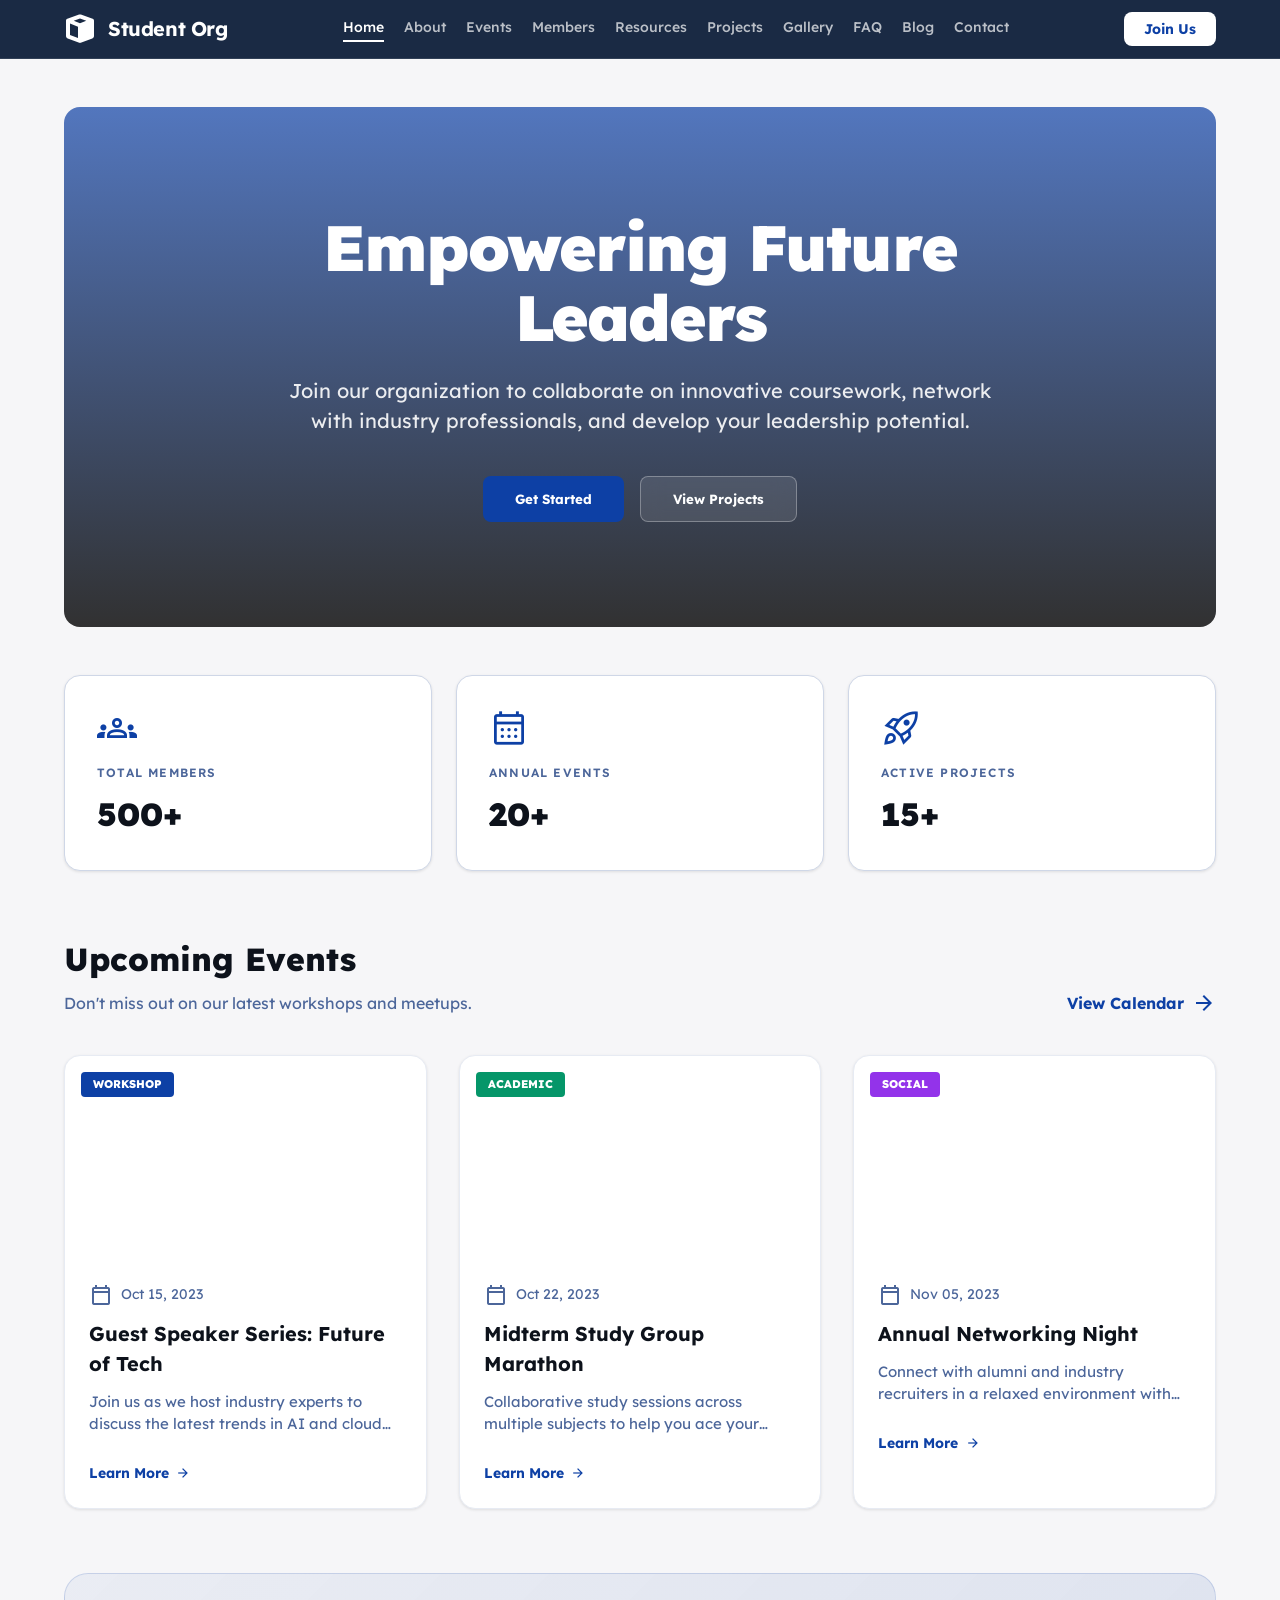
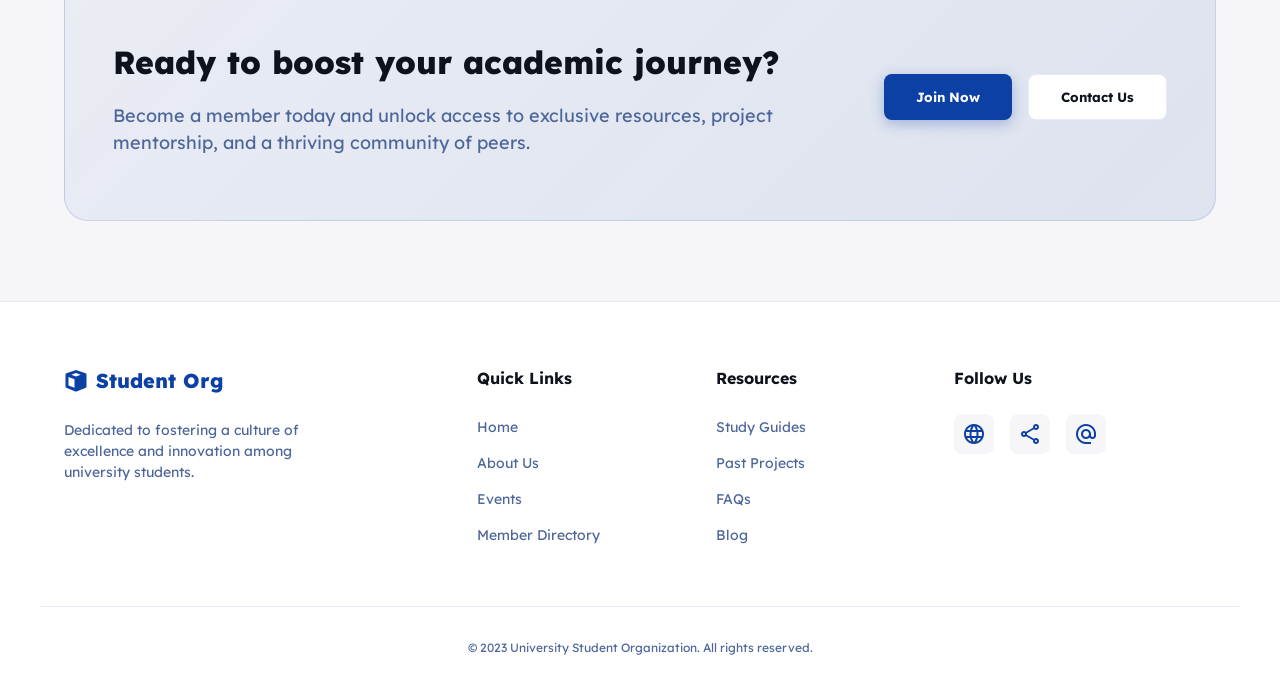
==== index.html @ cd2c77f3 "first commit" ====
<!doctype html>
<html lang="en">
  <head>
    <meta charset="utf-8" />
    <meta content="width=device-width, initial-scale=1.0" name="viewport" />
    <title>Home - University Student Org</title>
    <link
      href="https://fonts.googleapis.com/css2?family=Lexend:wght@300;400;500;600;700&amp;display=swap"
      rel="stylesheet"
    />
    <link
      href="https://fonts.googleapis.com/css2?family=Material+Symbols+Outlined:wght,FILL@100..700,0..1&amp;display=swap"
      rel="stylesheet"
    />
    <link rel="stylesheet" href="style/index.css" />
  </head>
  <body>
    <header class="header">
      <div class="container nav-container">
        <div class="logo-area">
          <svg
            class="logo-svg"
            viewBox="0 0 48 48"
            xmlns="http://www.w3.org/2000/svg"
          >
            <path
              clip-rule="evenodd"
              d="M24 18.4228L42 11.475V34.3663C42 34.7796 41.7457 35.1504 41.3601 35.2992L24 42V18.4228Z"
              fill-rule="evenodd"
            ></path>
            <path
              clip-rule="evenodd"
              d="M24 8.18819L33.4123 11.574L24 15.2071L14.5877 11.574L24 8.18819ZM9 15.8487L21 20.4805V37.6263L9 32.9945V15.8487ZM27 37.6263V20.4805L39 15.8487V32.9945L27 37.6263ZM25.354 2.29885C24.4788 1.98402 23.5212 1.98402 22.646 2.29885L4.98454 8.65208C3.7939 9.08038 3 10.2097 3 11.475V34.3663C3 36.0196 4.01719 37.5026 5.55962 38.098L22.9197 44.7987C23.6149 45.0671 24.3851 45.0671 25.0803 44.7987L42.4404 38.098C43.9828 37.5026 45 36.0196 45 34.3663V11.475C45 10.2097 44.2061 9.08038 43.0155 8.65208L25.354 2.29885Z"
              fill-rule="evenodd"
            ></path>
          </svg>
          <a class="logo-text" href="index.html">Student Org</a>
        </div>
        <nav class="nav-links">
          <a class="nav-link active" href="index.html">Home</a>
          <a class="nav-link" href="aboutus">About</a>
          <a class="nav-link" href="eventscalendar">Events</a>
          <a class="nav-link" href="committee">Members</a>
          <a class="nav-link" href="academicRepository">Resources</a>
          <a class="nav-link" href="projects/">Projects</a>
          <a class="nav-link" href="gallery">Gallery</a>
          <a class="nav-link" href="faq">FAQ</a>
          <a class="nav-link" href="new&announcement/">Blog</a>
          <a class="nav-link" href="contactus">Contact</a>
        </nav>
        <div class="nav-actions">
          <button class="btn-join">Join Us</button>
          <button
            class="menu-toggle"
            style="background: none; color: white; display: none"
          >
            <span class="material-symbols-outlined">menu</span>
          </button>
        </div>
      </div>
    </header>
    <main class="container">
      <section class="hero">
        <div class="hero-banner">
          <div class="hero-content">
            <h1 class="hero-title">Empowering Future Leaders</h1>
            <p class="hero-description">
              Join our organization to collaborate on innovative coursework,
              network with industry professionals, and develop your leadership
              potential.
            </p>
            <div class="hero-btns">
              <button class="btn-primary">Get Started</button>
              <button class="btn-outline">View Projects</button>
            </div>
          </div>
        </div>
      </section>
      <section class="stats-grid">
        <div class="stat-card">
          <span class="material-symbols-outlined stat-icon">groups</span>
          <p class="stat-label">Total Members</p>
          <p class="stat-value">500+</p>
        </div>
        <div class="stat-card">
          <span class="material-symbols-outlined stat-icon"
            >calendar_month</span
          >
          <p class="stat-label">Annual Events</p>
          <p class="stat-value">20+</p>
        </div>
        <div class="stat-card">
          <span class="material-symbols-outlined stat-icon">rocket_launch</span>
          <p class="stat-label">Active Projects</p>
          <p class="stat-value">15+</p>
        </div>
      </section>
      <section id="events">
        <div class="section-header">
          <div>
            <h2 class="section-title">Upcoming Events</h2>
            <p class="section-subtitle">
              Don't miss out on our latest workshops and meetups.
            </p>
          </div>
          <a class="view-all" href="#"
            >View Calendar
            <span class="material-symbols-outlined">arrow_forward</span></a
          >
        </div>
        <div class="events-grid">
          <article class="event-card">
            <div
              class="event-image"
              style="
                background-image: url(&quot;https://lh3.googleusercontent.com/aida-public/[base64]&quot;);
              "
            >
              <span class="event-badge">Workshop</span>
            </div>
            <div class="event-body">
              <div class="event-meta">
                <span class="material-symbols-outlined">calendar_today</span>
                <span>Oct 15, 2023</span>
              </div>
              <h3 class="event-title">Guest Speaker Series: Future of Tech</h3>
              <p class="event-desc">
                Join us as we host industry experts to discuss the latest trends
                in AI and cloud computing.
              </p>
              <a class="event-link" href="#"
                >Learn More
                <span class="material-symbols-outlined" style="font-size: 1rem"
                  >arrow_forward</span
                ></a
              >
            </div>
          </article>
          <article class="event-card">
            <div
              class="event-image"
              style="
                background-image: url(&quot;https://lh3.googleusercontent.com/aida-public/[base64]&quot;);
              "
            >
              <span class="event-badge" style="background-color: #059669"
                >Academic</span
              >
            </div>
            <div class="event-body">
              <div class="event-meta">
                <span class="material-symbols-outlined">calendar_today</span>
                <span>Oct 22, 2023</span>
              </div>
              <h3 class="event-title">Midterm Study Group Marathon</h3>
              <p class="event-desc">
                Collaborative study sessions across multiple subjects to help
                you ace your midterms.
              </p>
              <a class="event-link" href="#"
                >Learn More
                <span class="material-symbols-outlined" style="font-size: 1rem"
                  >arrow_forward</span
                ></a
              >
            </div>
          </article>
          <article class="event-card">
            <div
              class="event-image"
              style="
                background-image: url(&quot;https://lh3.googleusercontent.com/aida-public/[base64]&quot;);
              "
            >
              <span class="event-badge" style="background-color: #9333ea"
                >Social</span
              >
            </div>
            <div class="event-body">
              <div class="event-meta">
                <span class="material-symbols-outlined">calendar_today</span>
                <span>Nov 05, 2023</span>
              </div>
              <h3 class="event-title">Annual Networking Night</h3>
              <p class="event-desc">
                Connect with alumni and industry recruiters in a relaxed
                environment with refreshments.
              </p>
              <a class="event-link" href="#"
                >Learn More
                <span class="material-symbols-outlined" style="font-size: 1rem"
                  >arrow_forward</span
                ></a
              >
            </div>
          </article>
        </div>
      </section>
      <section class="cta-box">
        <div class="cta-content">
          <h3 class="cta-title">Ready to boost your academic journey?</h3>
          <p class="cta-text">
            Become a member today and unlock access to exclusive resources,
            project mentorship, and a thriving community of peers.
          </p>
        </div>
        <div class="cta-actions">
          <button
            class="btn-primary"
            style="box-shadow: 0 4px 14px rgba(13, 64, 165, 0.3)"
          >
            Join Now
          </button>
          <button
            class="btn-outline"
            style="
              color: var(--text-main);
              border-color: var(--border-color);
              background: var(--white);
            "
          >
            Contact Us
          </button>
        </div>
      </section>
    </main>
    <footer class="footer">
      <div class="container footer-grid">
        <div>
          <div class="footer-logo">
            <svg
              fill="currentColor"
              style="width: 24px; height: 24px"
              viewBox="0 0 48 48"
            >
              <path
                clip-rule="evenodd"
                d="M24 18.4228L42 11.475V34.3663C42 34.7796 41.7457 35.1504 41.3601 35.2992L24 42V18.4228Z"
                fill-rule="evenodd"
              ></path>
              <path
                clip-rule="evenodd"
                d="M24 8.18819L33.4123 11.574L24 15.2071L14.5877 11.574L24 8.18819ZM9 15.8487L21 20.4805V37.6263L9 32.9945V15.8487ZM27 37.6263V20.4805L39 15.8487V32.9945L27 37.6263ZM25.354 2.29885C24.4788 1.98402 23.5212 1.98402 22.646 2.29885L4.98454 8.65208C3.7939 9.08038 3 10.2097 3 11.475V34.3663C3 36.0196 4.01719 37.5026 5.55962 38.098L22.9197 44.7987C23.6149 45.0671 24.3851 45.0671 25.0803 44.7987L42.4404 38.098C43.9828 37.5026 45 36.0196 45 34.3663V11.475C45 10.2097 44.2061 9.08038 43.0155 8.65208L25.354 2.29885Z"
                fill-rule="evenodd"
              ></path>
            </svg>
            Student Org
          </div>
          <p class="footer-tagline">
            Dedicated to fostering a culture of excellence and innovation among
            university students.
          </p>
        </div>
        <div>
          <h4 class="footer-heading">Quick Links</h4>
          <ul class="footer-list">
            <li class="footer-item">
              <a class="footer-link" href="#">Home</a>
            </li>
            <li class="footer-item">
              <a class="footer-link" href="#">About Us</a>
            </li>
            <li class="footer-item">
              <a class="footer-link" href="#">Events</a>
            </li>
            <li class="footer-item">
              <a class="footer-link" href="#">Member Directory</a>
            </li>
          </ul>
        </div>
        <div>
          <h4 class="footer-heading">Resources</h4>
          <ul class="footer-list">
            <li class="footer-item">
              <a class="footer-link" href="#">Study Guides</a>
            </li>
            <li class="footer-item">
              <a class="footer-link" href="#">Past Projects</a>
            </li>
            <li class="footer-item">
              <a class="footer-link" href="faq/">FAQs</a>
            </li>
            <li class="footer-item">
              <a class="footer-link" href="#">Blog</a>
            </li>
          </ul>
        </div>
        <div>
          <h4 class="footer-heading">Follow Us</h4>
          <div class="social-icons">
            <a class="social-btn" href="#"
              ><span class="material-symbols-outlined">language</span></a
            >
            <a class="social-btn" href="#"
              ><span class="material-symbols-outlined">share</span></a
            >
            <a class="social-btn" href="#"
              ><span class="material-symbols-outlined">alternate_email</span></a
            >
          </div>
        </div>
      </div>
      <div class="container copyright">
        © 2023 University Student Organization. All rights reserved.
      </div>
    </footer>
  </body>
</html>
---- style/index.css ----
:root {
     --primary: #0d40a5;
     --primary-dark: #0a3282;
     --navy-blue: #1a2a44;
     --background-light: #f6f6f8;
     --text-main: #0d121b;
     --text-muted: #4c669a;
     --white: #ffffff;
     --border-color: #e7ebf3;
     --border-dark: #cfd7e7;
     --max-width: 1200px;
     --transition: all 0.3s ease;
     --shadow-sm: 0 1px 3px rgba(0, 0, 0, 0.1);
     --shadow-md: 0 4px 6px -1px rgba(0, 0, 0, 0.1);
     --shadow-lg: 0 10px 15px -3px rgba(0, 0, 0, 0.1);
     --border-radius: 0.5rem;
 }

 * {
     margin: 0;
     padding: 0;
     box-sizing: border-box;
 }

 body {
     font-family: "Lexend", sans-serif;
     background-color: var(--background-light);
     color: var(--text-main);
     line-height: 1.5;
 }

 a {
     text-decoration: none;
     color: inherit;
 }

 button {
     cursor: pointer;
     border: none;
     font-family: inherit;
 }

 .container {
     max-width: var(--max-width);
     margin: 0 auto;
     padding: 0 1.5rem;
 }

 .header {
     position: sticky;
     top: 0;
     z-index: 100;
     background-color: var(--navy-blue);
     color: var(--white);
     border-bottom: 1px solid rgba(255, 255, 255, 0.1);
     padding: 0.75rem 0;
 }

 .nav-container {
     display: flex;
     align-items: center;
     justify-content: space-between;
     gap: 1.5rem;
 }

  a {
            text-decoration: none;
            color: inherit;
            transition: color 0.2s ease;
        }

 .logo-area {
     display: flex;
     align-items: center;
     gap: 0.75rem;
 }

 .logo-svg {
     width: 32px;
     height: 32px;
     fill: var(--white);
 }

 .logo-text {
     font-size: 1.25rem;
     font-weight: 700;
     letter-spacing: -0.02em;
 }

 .nav-links {
     display: flex;
     gap: 1.25rem;
     overflow-x: auto;
 }

 .nav-link {
     font-size: 0.875rem;
     font-weight: 500;
     color: rgba(255, 255, 255, 0.7);
     transition: var(--transition);
     white-space: nowrap;
 }

 .nav-link:hover,
 .nav-link.active {
     color: var(--white);
 }

 .nav-link.active {
     border-bottom: 2px solid var(--white);
     padding-bottom: 2px;
 }

 .nav-actions {
     display: flex;
     align-items: center;
     gap: 1rem;
 }

 .btn-join {
     background-color: var(--white);
     color: var(--primary);
     padding: 0.5rem 1.25rem;
     border-radius: var(--border-radius);
     font-weight: 700;
     font-size: 0.875rem;
     transition: var(--transition);
 }

 .btn-join:hover {
     background-color: #f0f0f0;
     transform: translateY(-1px);
 }

 .hero {
     padding: 3rem 0;
 }

 .hero-banner {
     position: relative;
     min-height: 520px;
     border-radius: 1rem;
     overflow: hidden;
     display: flex;
     flex-direction: column;
     align-items: center;
     justify-content: center;
     text-align: center;
     padding: 2rem;
     background-image:
         linear-gradient(rgba(13, 64, 165, 0.7), rgba(0, 0, 0, 0.8)),
         url("https://lh3.googleusercontent.com/aida-public/[base64]");
     background-size: cover;
     background-position: center;
     color: var(--white);
 }

 .hero-content {
     max-width: 720px;
 }

 .hero-title {
     font-size: clamp(2.5rem, 5vw, 4rem);
     font-weight: 900;
     line-height: 1.1;
     margin-bottom: 1.5rem;
     letter-spacing: -0.03em;
 }

 .hero-description {
     font-size: 1.25rem;
     opacity: 0.9;
     margin-bottom: 2.5rem;
 }

 .hero-btns {
     display: flex;
     gap: 1rem;
     justify-content: center;
     flex-wrap: wrap;
 }

 .btn-primary {
     background-color: var(--primary);
     color: var(--white);
     padding: 0.875rem 2rem;
     border-radius: var(--border-radius);
     font-weight: 700;
     transition: var(--transition);
 }

 .btn-primary:hover {
     background-color: var(--primary-dark);
     transform: scale(1.05);
 }

 .btn-outline {
     background-color: rgba(255, 255, 255, 0.1);
     color: var(--white);
     padding: 0.875rem 2rem;
     border-radius: var(--border-radius);
     font-weight: 700;
     border: 1px solid rgba(255, 255, 255, 0.3);
     backdrop-filter: blur(10px);
     transition: var(--transition);
 }

 .btn-outline:hover {
     background-color: rgba(255, 255, 255, 0.2);
 }

 .stats-grid {
     display: grid;
     grid-template-columns: repeat(auto-fit, minmax(280px, 1fr));
     gap: 1.5rem;
     margin-bottom: 4rem;
 }

 .stat-card {
     background: var(--white);
     padding: 2rem;
     border-radius: 1rem;
     border: 1px solid var(--border-dark);
     box-shadow: var(--shadow-sm);
     transition: var(--transition);
 }

 .stat-card:hover {
     box-shadow: var(--shadow-md);
     transform: translateY(-5px);
 }

 .stat-icon {
     color: var(--primary);
     font-size: 2.5rem;
     margin-bottom: 1rem;
 }

 .stat-label {
     color: var(--text-muted);
     text-transform: uppercase;
     font-weight: 600;
     font-size: 0.75rem;
     letter-spacing: 0.1em;
     margin-bottom: 0.5rem;
 }

 .stat-value {
     font-size: 2rem;
     font-weight: 900;
     color: var(--text-main);
 }

 .section-header {
     display: flex;
     justify-content: space-between;
     align-items: flex-end;
     margin-bottom: 2.5rem;
 }

 .section-title {
     font-size: 2rem;
     font-weight: 800;
     margin-bottom: 0.5rem;
 }

 .section-subtitle {
     color: var(--text-muted);
 }

 .view-all {
     display: flex;
     align-items: center;
     gap: 0.5rem;
     color: var(--primary);
     font-weight: 700;
 }

 .events-grid {
     display: grid;
     grid-template-columns: repeat(auto-fit, minmax(320px, 1fr));
     gap: 2rem;
     margin-bottom: 4rem;
 }

 .event-card {
     background: var(--white);
     border-radius: 1rem;
     overflow: hidden;
     border: 1px solid var(--border-color);
     box-shadow: var(--shadow-sm);
     transition: var(--transition);
 }

 .event-card:hover {
     box-shadow: var(--shadow-lg);
 }

 .event-image {
     width: 100%;
     aspect-ratio: 16/9;
     background-size: cover;
     background-position: center;
     position: relative;
 }

 .event-badge {
     position: absolute;
     top: 1rem;
     left: 1rem;
     background: var(--primary);
     color: var(--white);
     padding: 0.25rem 0.75rem;
     border-radius: 4px;
     font-size: 0.7rem;
     font-weight: 800;
     text-transform: uppercase;
 }

 .event-body {
     padding: 1.5rem;
 }

 .event-meta {
     display: flex;
     align-items: center;
     gap: 0.5rem;
     color: var(--text-muted);
     font-size: 0.875rem;
     margin-bottom: 0.75rem;
 }

 .event-meta i {
     font-size: 1rem;
     color: var(--primary);
 }

 .event-title {
     font-size: 1.25rem;
     font-weight: 700;
     margin-bottom: 0.75rem;
     transition: var(--transition);
 }

 .event-card:hover .event-title {
     color: var(--primary);
 }

 .event-desc {
     color: var(--text-muted);
     font-size: 0.9375rem;
     margin-bottom: 1.5rem;
     display: -webkit-box;
     -webkit-line-clamp: 2;
     -webkit-box-orient: vertical;
     overflow: hidden;
 }

 .event-link {
     color: var(--primary);
     font-weight: 700;
     font-size: 0.875rem;
     display: inline-flex;
     align-items: center;
     gap: 0.4rem;
 }

 .event-link:hover span {
     transform: translateX(4px);
     transition: transform 0.2s;
 }

 .cta-box {
     background: linear-gradient(135deg,
             rgba(13, 64, 165, 0.05),
             rgba(13, 64, 165, 0.1));
     border: 1px solid rgba(13, 64, 165, 0.15);
     border-radius: 1.5rem;
     padding: 4rem 3rem;
     display: flex;
     align-items: center;
     justify-content: space-between;
     gap: 3rem;
     margin-bottom: 5rem;
 }

 .cta-content {
     flex: 1;
 }

 .cta-title {
     font-size: 2rem;
     font-weight: 800;
     margin-bottom: 1rem;
 }

 .cta-text {
     font-size: 1.125rem;
     color: var(--text-muted);
 }

 .cta-actions {
     display: flex;
     gap: 1rem;
 }

 .footer {
     background: var(--white);
     border-top: 1px solid var(--border-color);
     padding: 4rem 0 2rem;
 }

 .footer-grid {
     display: grid;
     grid-template-columns: 2fr 1fr 1fr 1.5fr;
     gap: 4rem;
     margin-bottom: 3rem;
 }

 .footer-logo {
     color: var(--primary);
     display: flex;
     align-items: center;
     gap: 0.5rem;
     margin-bottom: 1.5rem;
     font-weight: 800;
     font-size: 1.25rem;
 }

 .footer-tagline {
     color: var(--text-muted);
     font-size: 0.875rem;
     max-width: 250px;
 }

 .footer-heading {
     font-weight: 700;
     margin-bottom: 1.5rem;
     font-size: 1rem;
 }

 .footer-list {
     list-style: none;
 }

 .footer-item {
     margin-bottom: 0.75rem;
 }

 .footer-link {
     font-size: 0.875rem;
     color: var(--text-muted);
     transition: var(--transition);
 }

 .footer-link:hover {
     color: var(--primary);
 }

 .social-icons {
     display: flex;
     gap: 1rem;
 }

 .social-btn {
     width: 40px;
     height: 40px;
     display: flex;
     align-items: center;
     justify-content: center;
     background: var(--background-light);
     color: var(--primary);
     border-radius: 0.5rem;
     transition: var(--transition);
 }

 .social-btn:hover {
     background: var(--primary);
     color: var(--white);
 }

 .copyright {
     padding-top: 2rem;
     border-top: 1px solid var(--border-color);
     text-align: center;
     color: var(--text-muted);
     font-size: 0.75rem;
 }

 @media (max-width: 1024px) {
     .footer-grid {
         grid-template-columns: repeat(2, 1fr);
     }
 }
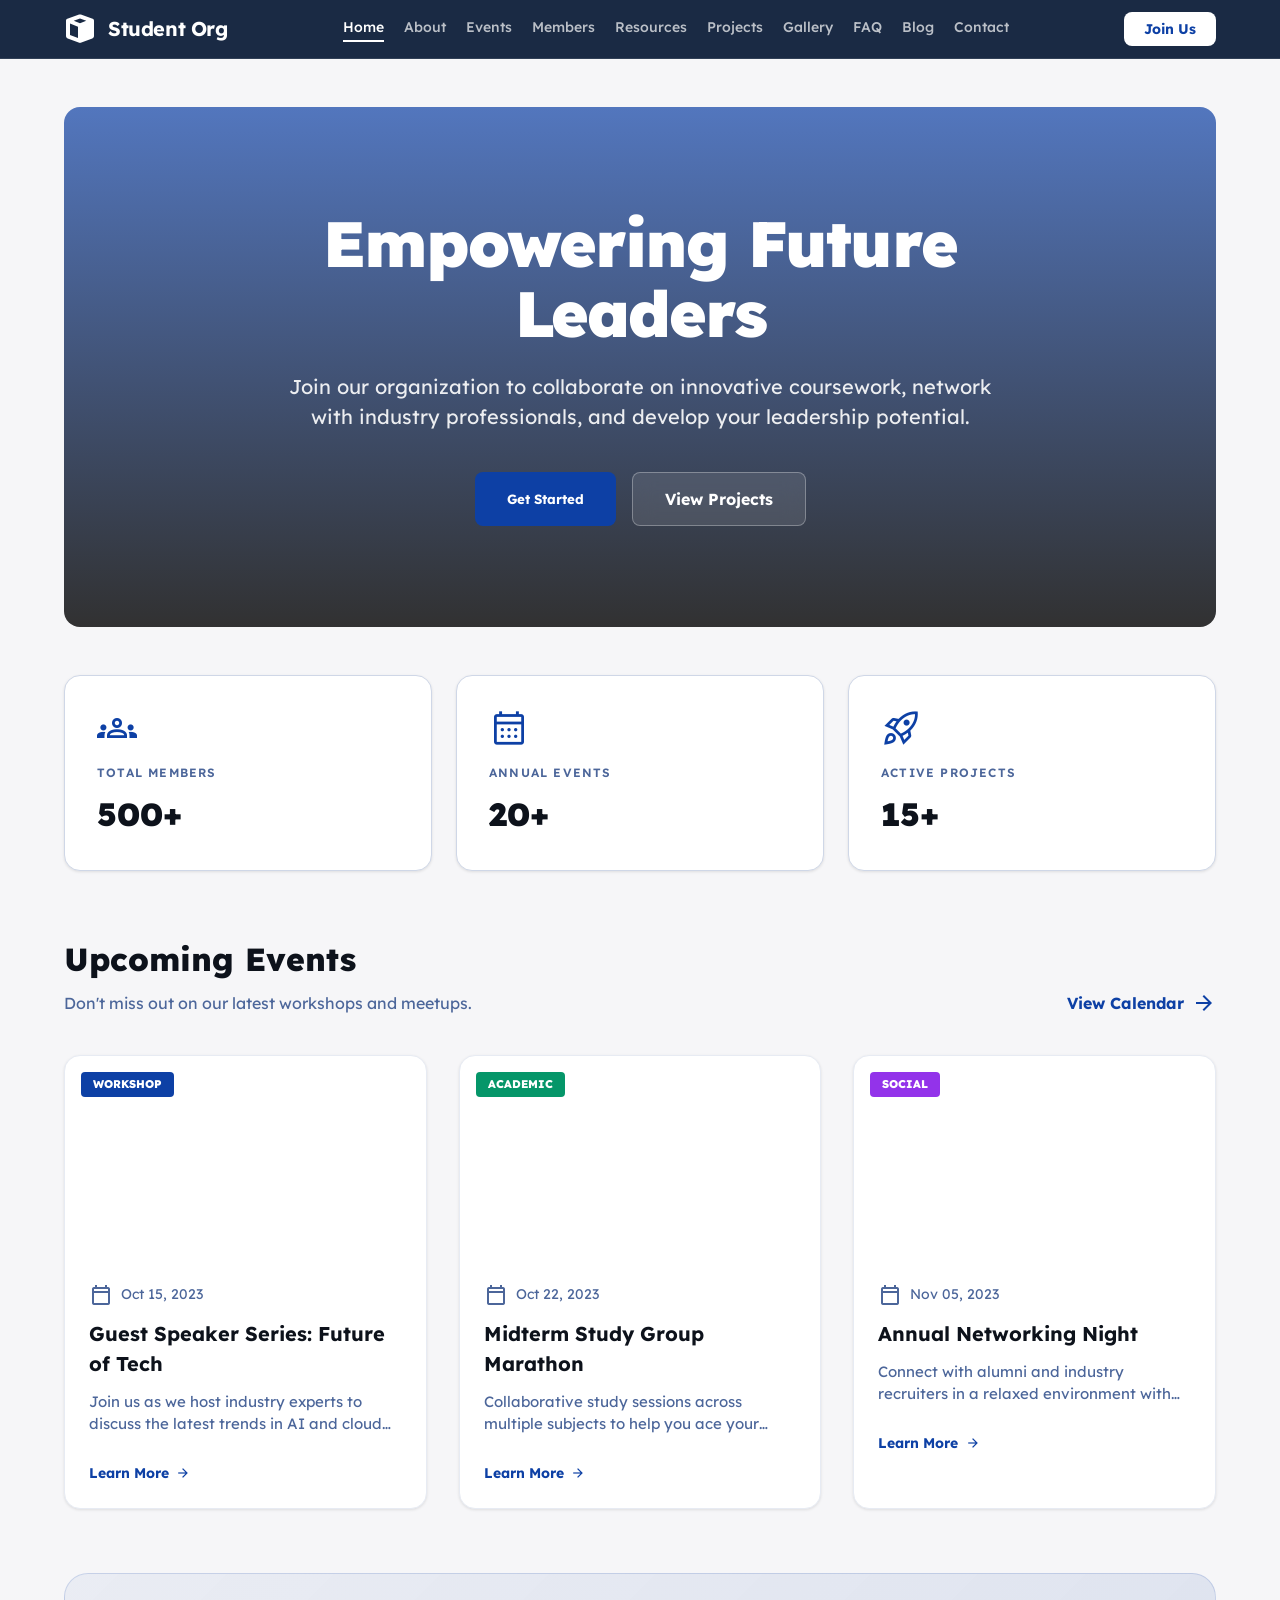
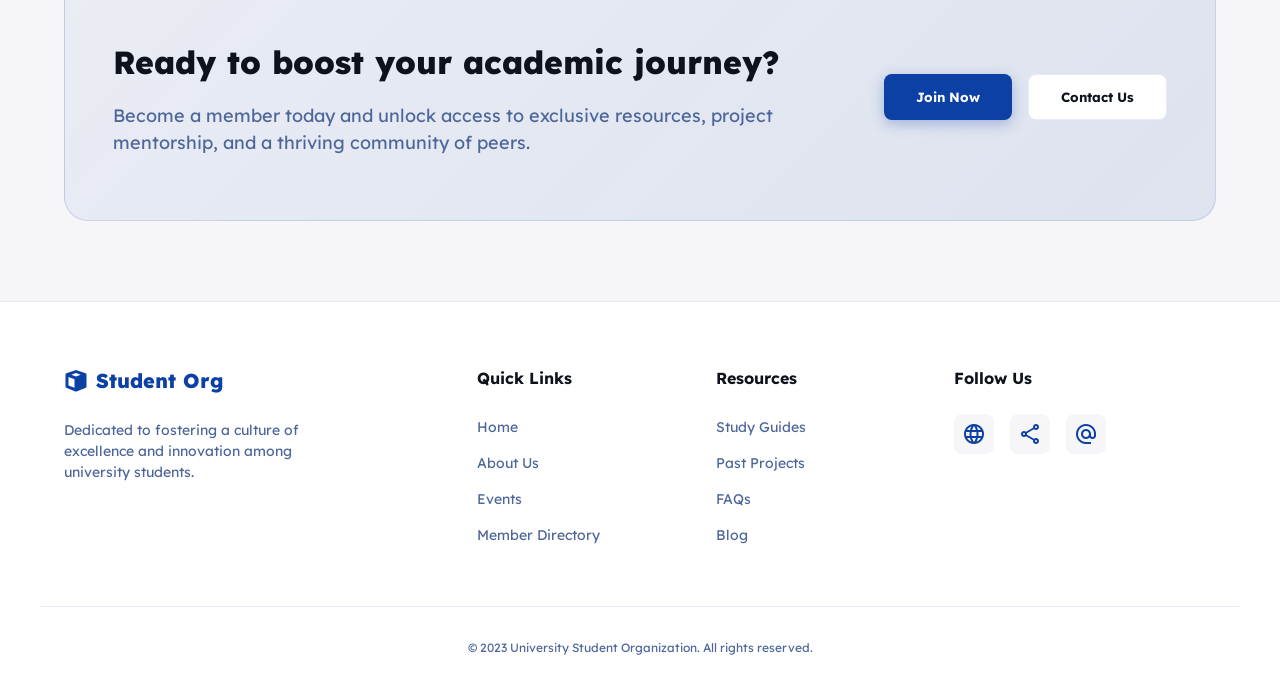
==== commit b5097b45: "add navigation links on footer, fix page titles" ====
--- a/index.html
+++ b/index.html
@@ -3,7 +3,7 @@
   <head>
     <meta charset="utf-8" />
     <meta content="width=device-width, initial-scale=1.0" name="viewport" />
-    <title>Home - University Student Org</title>
+    <title>Home - Student Org</title>
     <link
       href="https://fonts.googleapis.com/css2?family=Lexend:wght@300;400;500;600;700&amp;display=swap"
       rel="stylesheet"
@@ -15,6 +15,7 @@
     <link rel="stylesheet" href="style/index.css" />
   </head>
   <body>
+    <!-- Header Section-->
     <header class="header">
       <div class="container nav-container">
         <div class="logo-area">
@@ -38,15 +39,15 @@
         </div>
         <nav class="nav-links">
           <a class="nav-link active" href="index.html">Home</a>
-          <a class="nav-link" href="aboutus">About</a>
-          <a class="nav-link" href="eventscalendar">Events</a>
-          <a class="nav-link" href="committee">Members</a>
-          <a class="nav-link" href="academicRepository">Resources</a>
-          <a class="nav-link" href="projects/">Projects</a>
-          <a class="nav-link" href="gallery">Gallery</a>
-          <a class="nav-link" href="faq">FAQ</a>
-          <a class="nav-link" href="new&announcement/">Blog</a>
-          <a class="nav-link" href="contactus">Contact</a>
+          <a class="nav-link" href="./aboutus">About</a>
+          <a class="nav-link" href="./eventscalendar">Events</a>
+          <a class="nav-link" href="./committee">Members</a>
+          <a class="nav-link" href="./academicRepository">Resources</a>
+          <a class="nav-link" href="./projects">Projects</a>
+          <a class="nav-link" href="./gallery">Gallery</a>
+          <a class="nav-link" href="./faq">FAQ</a>
+          <a class="nav-link" href="./new&announcement">Blog</a>
+          <a class="nav-link" href="./contactus">Contact</a>
         </nav>
         <div class="nav-actions">
           <button class="btn-join">Join Us</button>
@@ -59,6 +60,8 @@
         </div>
       </div>
     </header>
+
+    <!-- hero container section-->
     <main class="container">
       <section class="hero">
         <div class="hero-banner">
@@ -71,7 +74,7 @@
             </p>
             <div class="hero-btns">
               <button class="btn-primary">Get Started</button>
-              <button class="btn-outline">View Projects</button>
+              <a class="btn-outline" href="/projects">View Projects</a>
             </div>
           </div>
         </div>
@@ -224,6 +227,8 @@
         </div>
       </section>
     </main>
+
+    <!-- Footer Section -->
     <footer class="footer">
       <div class="container footer-grid">
         <div>
@@ -255,16 +260,16 @@
           <h4 class="footer-heading">Quick Links</h4>
           <ul class="footer-list">
             <li class="footer-item">
-              <a class="footer-link" href="#">Home</a>
-            </li>
-            <li class="footer-item">
-              <a class="footer-link" href="#">About Us</a>
-            </li>
-            <li class="footer-item">
-              <a class="footer-link" href="#">Events</a>
-            </li>
-            <li class="footer-item">
-              <a class="footer-link" href="#">Member Directory</a>
+              <a class="footer-link" href="./index.html">Home</a>
+            </li>
+            <li class="footer-item">
+              <a class="footer-link" href="./aboutus">About Us</a>
+            </li>
+            <li class="footer-item">
+              <a class="footer-link" href="./eventscalendar/">Events</a>
+            </li>
+            <li class="footer-item">
+              <a class="footer-link" href="./committee/">Member Directory</a>
             </li>
           </ul>
         </div>
@@ -272,13 +277,15 @@
           <h4 class="footer-heading">Resources</h4>
           <ul class="footer-list">
             <li class="footer-item">
-              <a class="footer-link" href="#">Study Guides</a>
-            </li>
-            <li class="footer-item">
-              <a class="footer-link" href="#">Past Projects</a>
-            </li>
-            <li class="footer-item">
-              <a class="footer-link" href="faq/">FAQs</a>
+              <a class="footer-link" href="./academicRepository"
+                >Study Guides</a
+              >
+            </li>
+            <li class="footer-item">
+              <a class="footer-link" href="./projects">Past Projects</a>
+            </li>
+            <li class="footer-item">
+              <a class="footer-link" href="./faq">FAQs</a>
             </li>
             <li class="footer-item">
               <a class="footer-link" href="#">Blog</a>
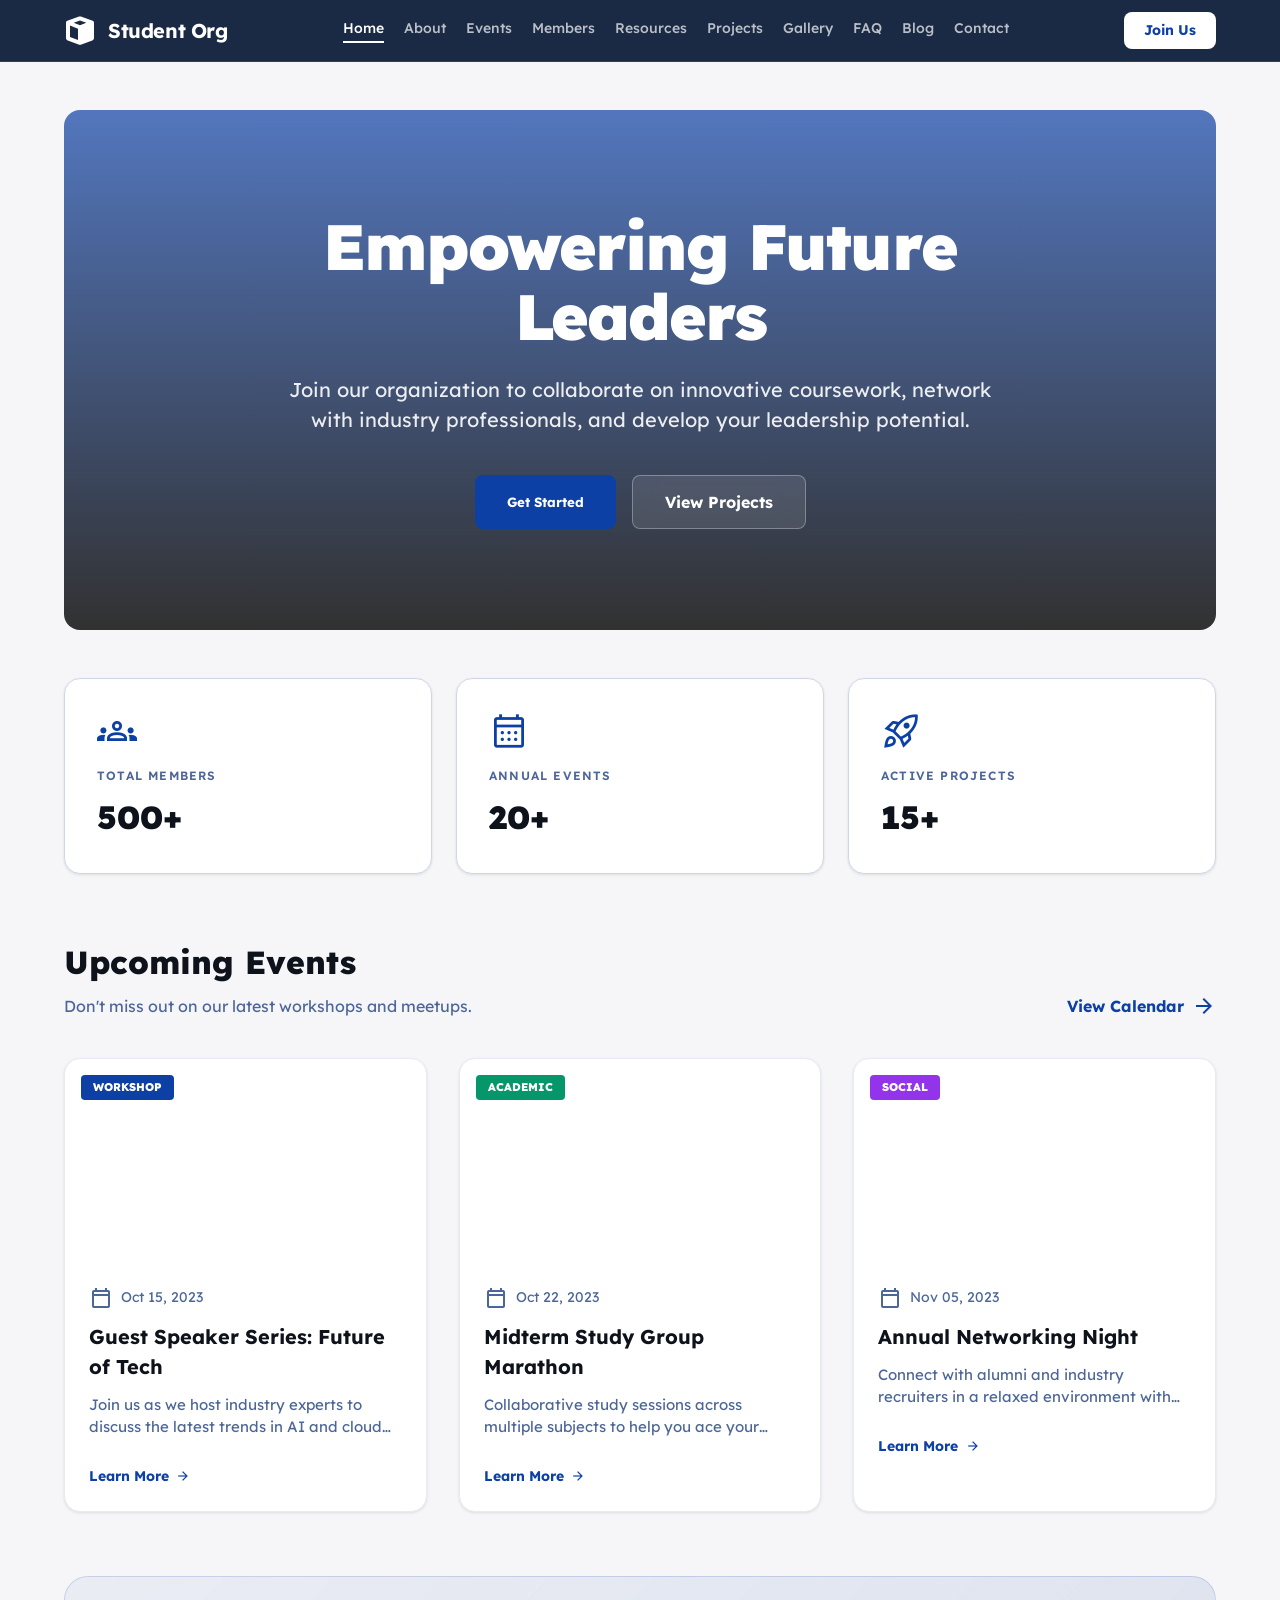
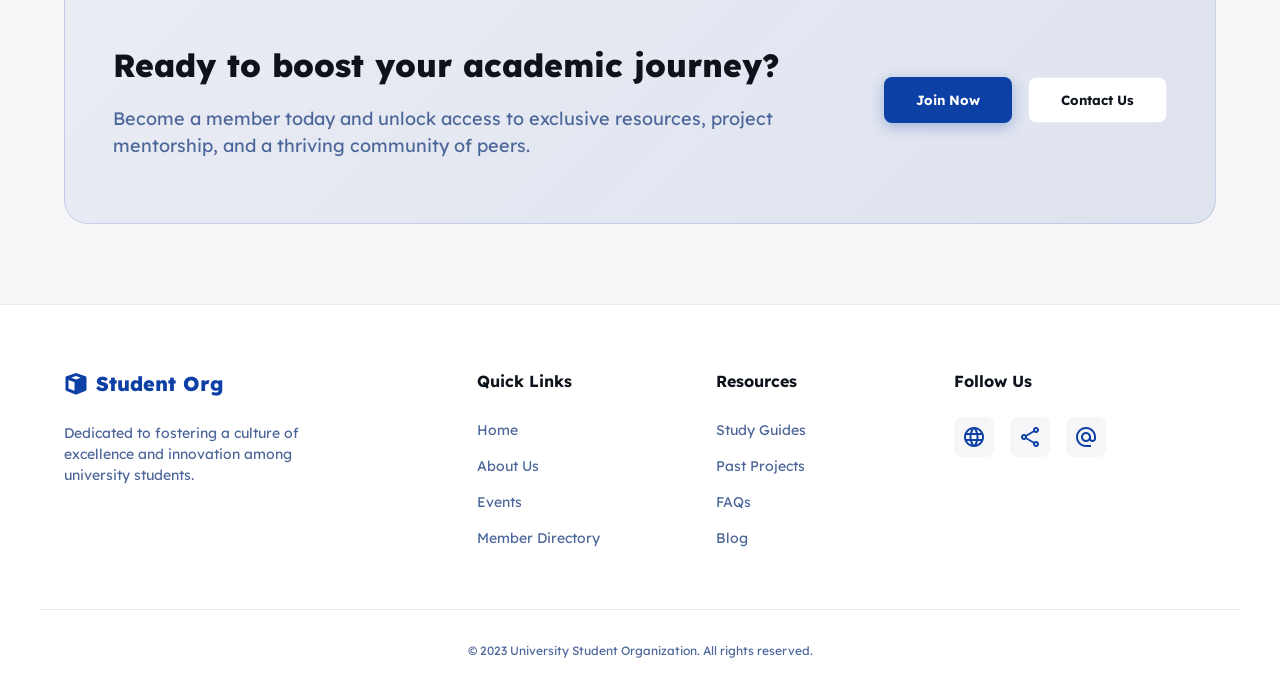
==== commit 68c87cc6: "add javascript function for academic repository" ====
--- a/index.html
+++ b/index.html
@@ -37,7 +37,7 @@
           </svg>
           <a class="logo-text" href="index.html">Student Org</a>
         </div>
-        <nav class="nav-links">
+        <nav class="nav-links" id="mobileNav">
           <a class="nav-link active" href="index.html">Home</a>
           <a class="nav-link" href="./aboutus">About</a>
           <a class="nav-link" href="./eventscalendar">Events</a>
@@ -50,7 +50,7 @@
           <a class="nav-link" href="./contactus">Contact</a>
         </nav>
         <div class="nav-actions">
-          <button class="btn-join">Join Us</button>
+          <a class="btn-join" href="./becomemember/">Join Us</a>
           <button
             class="menu-toggle"
             style="background: none; color: white; display: none"
@@ -60,6 +60,8 @@
         </div>
       </div>
     </header>
+
+    <div class="nav-overlay" id="navOverlay"></div>
 
     <!-- hero container section-->
     <main class="container">
@@ -106,7 +108,7 @@
               Don't miss out on our latest workshops and meetups.
             </p>
           </div>
-          <a class="view-all" href="#"
+          <a class="view-all" href="./eventscalendar/"
             >View Calendar
             <span class="material-symbols-outlined">arrow_forward</span></a
           >
@@ -215,12 +217,14 @@
             Join Now
           </button>
           <button
+            id="contactBtn"
             class="btn-outline"
             style="
               color: var(--text-main);
               border-color: var(--border-color);
               background: var(--white);
             "
+            onclick="goToContact()"
           >
             Contact Us
           </button>
@@ -311,5 +315,12 @@
         © 2023 University Student Organization. All rights reserved.
       </div>
     </footer>
+    <script>
+      document
+        .getElementById("contactBtn")
+        .addEventListener("click", function () {
+          window.location.href = "contactus";
+        });
+    </script>
   </body>
 </html>
--- a/style/index.css
+++ b/style/index.css
@@ -492,5 +492,68 @@
          grid-template-columns: repeat(2, 1fr);
      }
  }
-
- + @media (max-width: 768px) {
+    .footer-grid {
+        display: flex;
+        flex-direction: column;
+        align-items: start;
+    }
+ }
+
+ 
+ /* ---------- MOBILE SIDEBAR ---------- */
+@media (max-width: 1200px) {
+  .nav-links {
+    position: fixed;
+    top: 55px;
+    left: -260px;
+    height: 100vh;
+    width: 260px;
+    background-color: var(--navy-blue);
+    flex-direction: column;
+    padding: 2rem 1.5rem 2rem;
+    gap: 1rem;
+    transition: left 0.3s ease;
+    z-index: 200;
+  }
+
+  .nav-links.open {
+    left: 0;
+  }
+
+  .nav-link {
+    font-size: 1rem;
+    padding: 0.5rem 0;
+  }
+
+  .nav-link.active {
+    border-bottom: none;
+    font-weight: 700;
+  }
+
+  /* Hide desktop join button */
+  .btn-join {
+    display: none;
+  }
+
+  /* Show hamburger */
+  .menu-toggle {
+    display: block !important;
+    cursor: pointer;
+  }
+}
+
+.nav-overlay {
+  position: fixed;
+  inset: 0;
+  background: rgba(0, 0, 0, 0.4);
+  opacity: 0;
+  visibility: hidden;
+  transition: 0.3s ease;
+  z-index: 150;
+}
+
+.nav-overlay.show {
+  opacity: 1;
+  visibility: visible;
+}
